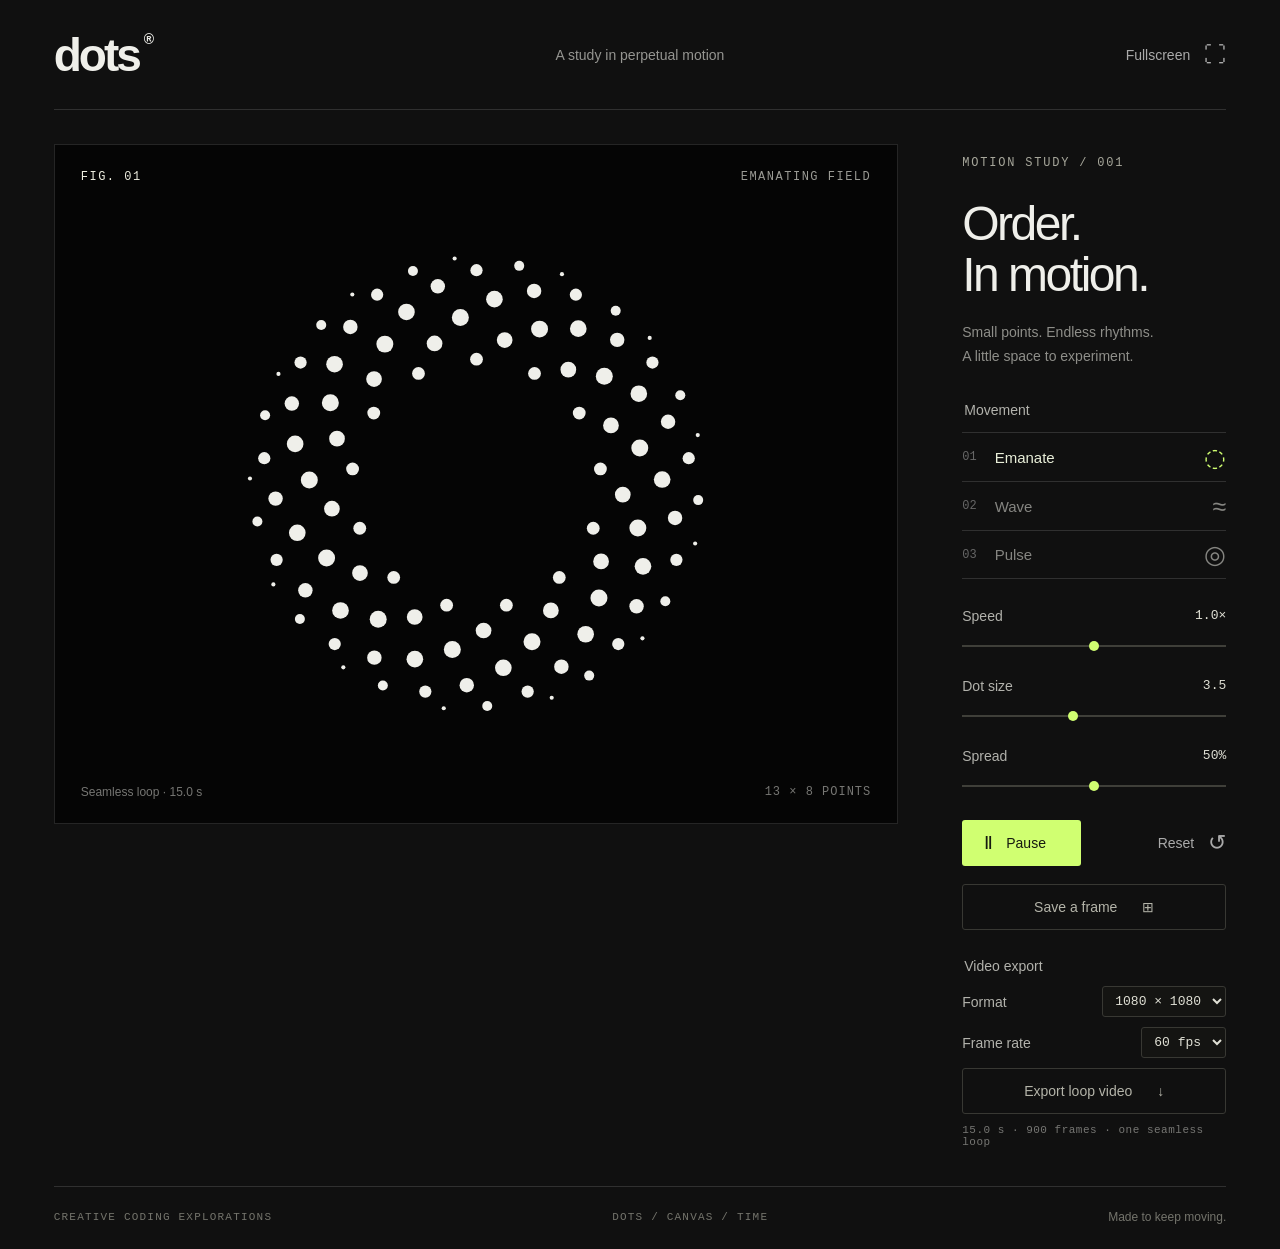
==== index.html @ 02aa9ef4 "Dots animation: outward-flowing ring loop with video export p5.js recreation of the dots ring refere" ====
<!doctype html>
<html lang="en">
<head>
  <meta charset="utf-8">
  <meta name="viewport" content="width=device-width, initial-scale=1">
  <meta name="theme-color" content="#090909">
  <meta name="description" content="A study of dots, rhythm, and circular motion. Inspired by Dots Animation.">
  <title>Dots — a motion study</title>
  <link rel="icon" href="data:image/svg+xml,%3Csvg xmlns='http://www.w3.org/2000/svg' viewBox='0 0 32 32'%3E%3Crect width='32' height='32' rx='8' fill='%23090909'/%3E%3Cg fill='%23efefea'%3E%3Ccircle cx='16' cy='7' r='3'/%3E%3Ccircle cx='25' cy='16' r='3'/%3E%3Ccircle cx='16' cy='25' r='3'/%3E%3Ccircle cx='7' cy='16' r='3'/%3E%3C/g%3E%3C/svg%3E">
  <link rel="stylesheet" href="style.css">
  <script src="vendor/p5.min.js" defer></script>
  <script src="vendor/mp4-muxer.min.js" defer></script>
  <script src="sketch.js" defer></script>
</head>
<body>
  <header>
    <a class="wordmark" href="./" aria-label="Dots home">dots<span>®</span></a>
    <span class="header-note">A study in perpetual motion</span>
    <button id="fullscreen" class="text-button" aria-label="Enter fullscreen">Fullscreen <span aria-hidden="true">⛶</span></button>
  </header>
  <main>
    <section class="stage" aria-label="Dots animation">
      <div class="stage-top"><span>FIG. <span id="figure">01</span></span><span id="mode-label">EMANATING FIELD</span></div>
      <canvas id="canvas" aria-label="Animated white dots forming concentric rings that are born at the centre, drift outward and fade away."></canvas>
      <div class="stage-bottom"><span>Seamless loop · <span id="loop-length">15.0 s</span></span><span id="dot-count">13 × 8 POINTS</span></div>
    </section>
    <aside aria-label="Animation controls">
      <div class="intro"><span class="eyebrow">MOTION STUDY / 001</span><h1>Order.<br>In motion.</h1><p>Small points. Endless rhythms.<br>A little space to experiment.</p></div>
      <fieldset class="modes"><legend>Movement</legend><label><input type="radio" name="mode" value="orbit" checked><span>01</span> Emanate <i aria-hidden="true">◌</i></label><label><input type="radio" name="mode" value="wave"><span>02</span> Wave <i aria-hidden="true">≈</i></label><label><input type="radio" name="mode" value="pulse"><span>03</span> Pulse <i aria-hidden="true">◎</i></label></fieldset>
      <div class="parameters">
        <label for="speed">Speed <output id="speed-value" for="speed">1.0×</output></label><input id="speed" type="range" min="0" max="2" step="0.05" value="1">
        <label for="size">Dot size <output id="size-value" for="size">3.5</output></label><input id="size" type="range" min="1" max="7" step="0.1" value="3.5">
        <label for="spread">Spread <output id="spread-value" for="spread">50%</output></label><input id="spread" type="range" min="0" max="100" step="1" value="50">
      </div>
      <div class="transport"><button id="pause" aria-label="Pause animation"><span id="play-icon" aria-hidden="true">Ⅱ</span><span id="play-label">Pause</span></button><button id="reset" class="text-button">Reset <span aria-hidden="true">↺</span></button></div>
      <button id="save" class="save-button">Save a frame <span aria-hidden="true">⊞</span></button>
      <fieldset class="export"><legend>Video export</legend>
        <div class="export-row"><label for="export-size">Format</label><select id="export-size"><option value="1080x1080" selected>1080 × 1080</option><option value="1920x1080">1920 × 1080</option><option value="1080x1920">1080 × 1920</option><option value="2160x2160">2160 × 2160</option></select></div>
        <div class="export-row"><label for="export-fps">Frame rate</label><select id="export-fps"><option value="30">30 fps</option><option value="60" selected>60 fps</option></select></div>
        <button id="export" class="save-button">Export loop video <span aria-hidden="true">↓</span></button>
        <p id="export-note" class="export-note"></p>
      </fieldset>
    </aside>
  </main>
  <footer><span>CREATIVE CODING EXPLORATIONS</span><span>DOTS / CANVAS / TIME</span><span>Made to keep moving.</span></footer>
  <div id="status" class="sr-only" role="status" aria-live="polite"></div>
</body>
</html>
---- style.css ----
:root{color-scheme:dark;font-family:Arial,Helvetica,sans-serif;color:#efefea;background:#101010;font-synthesis:none}
*{box-sizing:border-box}body{margin:0;padding:0 4.2vw}button,input{font:inherit}button,a,input,label{-webkit-tap-highlight-color:transparent}button{cursor:pointer}button:focus-visible,a:focus-visible,input:focus-visible{outline:2px solid #d0ff71;outline-offset:5px}header{height:110px;display:flex;align-items:center;justify-content:space-between;border-bottom:1px solid #303030}.wordmark{font-size:46px;font-weight:700;letter-spacing:-3px;text-decoration:none;color:inherit;line-height:1}.wordmark span{font-size:14px;letter-spacing:0;vertical-align:top;margin-left:5px}.header-note{font-size:14px;color:#959591}.text-button{border:0;background:transparent;color:#aaa;font-size:14px;display:flex;align-items:center;gap:14px;padding:10px 0}.text-button:hover{color:#fff}.text-button span{font-size:22px}main{display:grid;grid-template-columns:minmax(0,1fr) 264px;gap:5vw;padding:34px 0 38px}.stage{background:#050505;position:relative;min-height:600px;height:calc(100vh - 220px);max-height:920px;border:1px solid #252525;overflow:hidden}.stage-top,.stage-bottom{position:absolute;left:26px;right:26px;display:flex;justify-content:space-between;z-index:1;pointer-events:none}.stage-top{top:25px;font-family:monospace;letter-spacing:1.5px;font-size:12px;color:#9a9a94}.stage-top>span:first-child{color:#ededdf}.stage-bottom{bottom:24px;font-size:12px;color:#767673}.stage-bottom>span:last-child{font-family:monospace;letter-spacing:1px}canvas{display:block;width:100%;height:100%;touch-action:pan-y}aside{display:flex;flex-direction:column;padding-top:8px}.eyebrow{font-family:monospace;letter-spacing:1.8px;font-size:12px;color:#a7a79b}h1{font-size:48px;line-height:1.07;letter-spacing:-2.5px;font-weight:400;margin:28px 0 20px}.intro p{font-size:14px;color:#8e8e89;line-height:1.7;margin:0 0 34px}fieldset{border:0;padding:0;margin:0}legend{font-size:14px;margin-bottom:14px;color:#b2b2ac}.modes label{position:relative;border-top:1px solid #303030;display:flex;align-items:center;height:49px;gap:18px;font-size:15px;cursor:pointer;color:#858581}.modes label:last-child{border-bottom:1px solid #303030}.modes label:has(input:checked){color:#e9efd9}.modes label:has(input:checked) i{color:#d0ff71}.modes label:has(input:focus-visible){outline:2px solid #d0ff71;outline-offset:2px}.modes label>span{font-family:monospace;font-size:12px;color:#666}.modes i{font-style:normal;margin-left:auto;font-size:25px}.modes input{position:absolute;opacity:0;width:100%;height:100%;margin:0;cursor:pointer}.parameters{display:grid;grid-template-columns:1fr;margin-top:29px;gap:14px}.parameters label{display:flex;justify-content:space-between;font-size:14px;color:#b2b2ac}.parameters output{font-family:monospace;font-size:13px;color:#e0e0d5}input[type=range]{width:100%;height:16px;accent-color:#d0ff71;margin:0 0 10px;cursor:pointer;appearance:none;background:transparent}input[type=range]::-webkit-slider-runnable-track{height:2px;background:#3f3f39}input[type=range]::-webkit-slider-thumb{appearance:none;width:10px;height:10px;background:#d0ff71;border-radius:50%;margin-top:-4px}input[type=range]::-moz-range-track{height:2px;background:#3f3f39}input[type=range]::-moz-range-thumb{width:10px;height:10px;border:0;background:#d0ff71;border-radius:50%}.transport{display:flex;justify-content:space-between;align-items:center;margin-top:16px}.transport>button:first-child{background:#d0ff71;border:0;border-radius:3px;color:#161b10;display:flex;align-items:center;gap:13px;padding:12px 22px;font-size:14px;min-width:119px}.transport>button:first-child:hover{background:#defaab}#play-icon{font-size:18px}.save-button{margin-top:18px;padding:14px 0;border:1px solid #383833;border-radius:3px;background:transparent;color:#b4b4a9;display:flex;justify-content:center;gap:25px;font-size:14px}.save-button:hover{background:#242421;color:#fff}footer{border-top:1px solid #303030;display:flex;justify-content:space-between;align-items:center;padding:23px 0;font-family:monospace;font-size:11px;letter-spacing:1.2px;color:#74746c}footer>span:last-child{font-family:Arial,sans-serif;letter-spacing:0;font-size:12px}.sr-only{position:absolute;width:1px;height:1px;padding:0;margin:-1px;overflow:hidden;clip:rect(0,0,0,0);white-space:nowrap;border:0}@media(min-width:1500px){body{max-width:1900px;margin:auto}main{grid-template-columns:minmax(0,1fr) 300px}h1{font-size:56px}}@media(max-width:900px){body{padding:0 24px}header{height:85px}.header-note{display:none}main{grid-template-columns:minmax(0,1fr) 220px;gap:24px;padding-top:24px}.stage{min-height:570px}.stage-bottom{left:18px;right:18px;gap:20px;line-height:1.6}.stage-bottom>span:last-child{display:none}h1{font-size:42px}}@media(max-width:650px){body{padding:0 18px}header{height:76px}.wordmark{font-size:38px}main{display:flex;flex-direction:column;gap:26px;padding:20px 0 30px}.stage{min-height:0;height:110vw;max-height:540px}.stage-top{left:18px;right:18px;top:19px}.stage-bottom{bottom:18px}aside{padding:0}.intro{display:none}.modes{display:flex;gap:0}.modes legend{margin-bottom:12px}.modes label{flex:1;border-bottom:1px solid #303030;height:48px;gap:10px}.modes i{margin-right:14px;font-size:22px}.modes label>span{display:none}.parameters{margin-top:24px}.transport{margin-top:6px}.save-button{margin-top:16px}footer{font-size:10px;gap:20px;line-height:1.6}footer>span:nth-child(2){display:none}}
.export{margin-top:28px}.export legend{margin-bottom:12px}.export-row{display:flex;justify-content:space-between;align-items:center;margin-bottom:10px;font-size:14px;color:#b2b2ac}select{font:inherit;font-size:13px;font-family:monospace;color:#e0e0d5;background:#141412;border:1px solid #383833;border-radius:3px;padding:6px 8px;cursor:pointer}select:focus-visible{outline:2px solid #d0ff71;outline-offset:3px}.export .save-button{width:100%;margin-top:6px}.export-note{margin:10px 0 0;font-family:monospace;font-size:11px;letter-spacing:.5px;color:#767673}button:disabled{opacity:.45;cursor:progress}
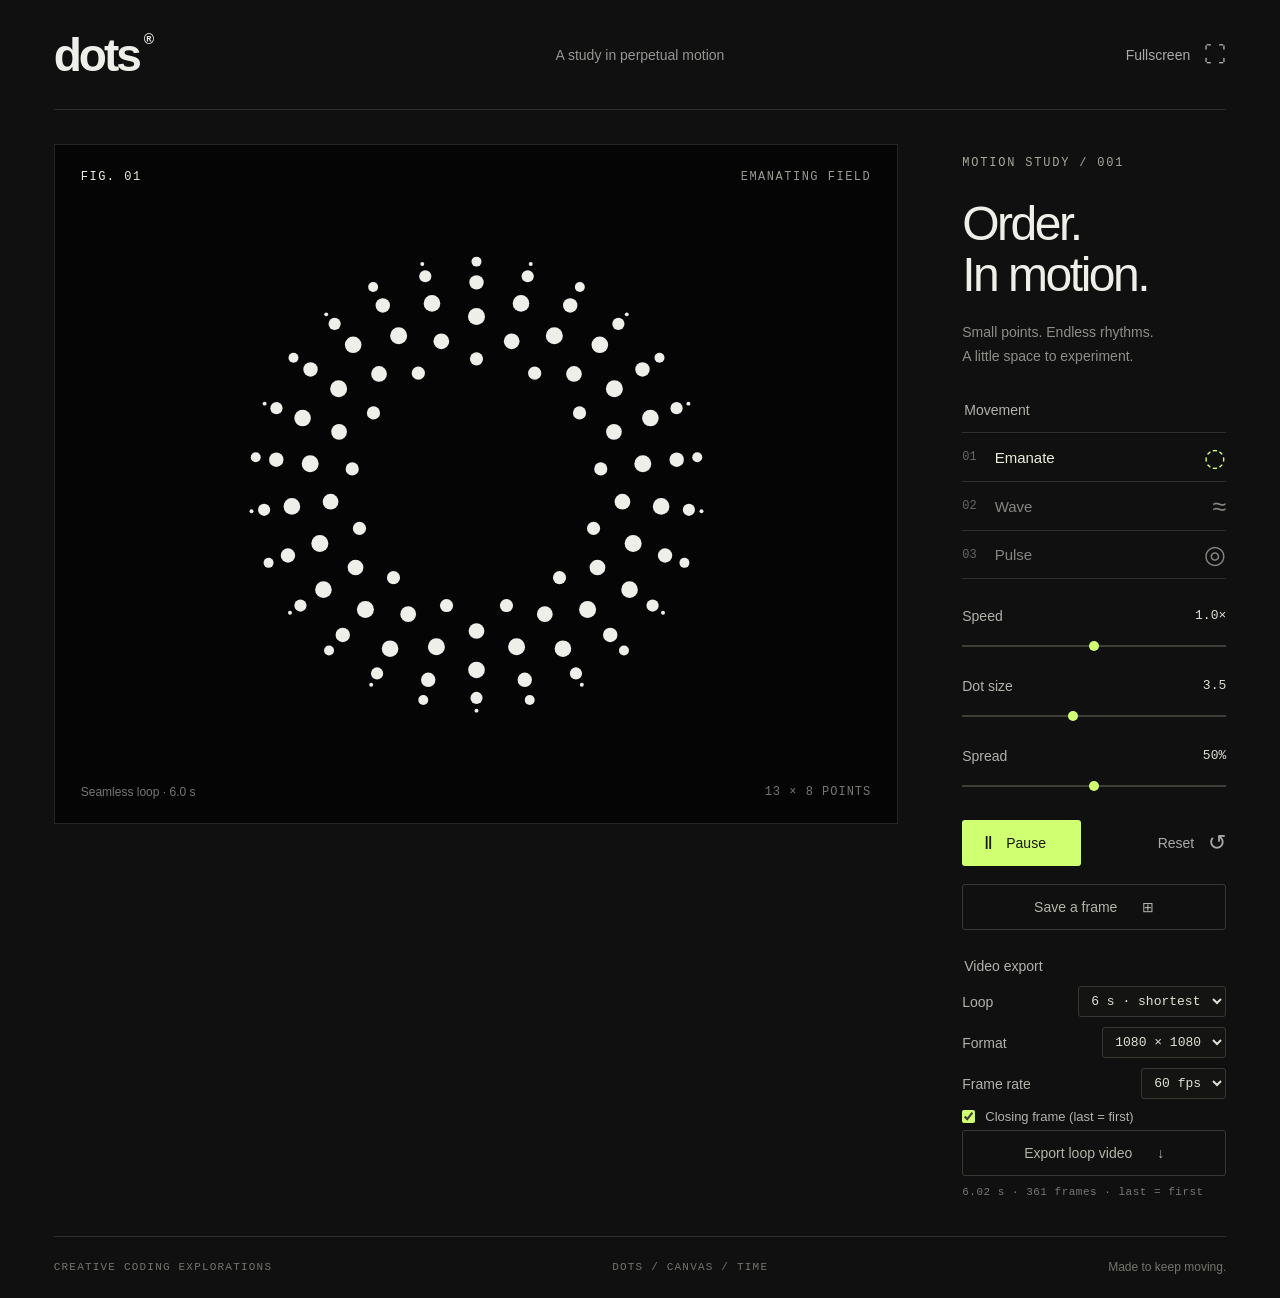
==== commit 6078a678: "Shortest seamless loop (6 s) with loop selector and closing frame Without rotation the lattice can o" ====
--- a/index.html
+++ b/index.html
@@ -22,7 +22,7 @@
     <section class="stage" aria-label="Dots animation">
       <div class="stage-top"><span>FIG. <span id="figure">01</span></span><span id="mode-label">EMANATING FIELD</span></div>
       <canvas id="canvas" aria-label="Animated white dots forming concentric rings that are born at the centre, drift outward and fade away."></canvas>
-      <div class="stage-bottom"><span>Seamless loop · <span id="loop-length">15.0 s</span></span><span id="dot-count">13 × 8 POINTS</span></div>
+      <div class="stage-bottom"><span>Seamless loop · <span id="loop-length">6.0 s</span></span><span id="dot-count">13 × 8 POINTS</span></div>
     </section>
     <aside aria-label="Animation controls">
       <div class="intro"><span class="eyebrow">MOTION STUDY / 001</span><h1>Order.<br>In motion.</h1><p>Small points. Endless rhythms.<br>A little space to experiment.</p></div>
@@ -35,8 +35,10 @@
       <div class="transport"><button id="pause" aria-label="Pause animation"><span id="play-icon" aria-hidden="true">Ⅱ</span><span id="play-label">Pause</span></button><button id="reset" class="text-button">Reset <span aria-hidden="true">↺</span></button></div>
       <button id="save" class="save-button">Save a frame <span aria-hidden="true">⊞</span></button>
       <fieldset class="export"><legend>Video export</legend>
+        <div class="export-row"><label for="loop">Loop</label><select id="loop"><option value="2" selected>6 s · shortest</option><option value="3">9 s · spiral</option><option value="5">15 s · spiral</option></select></div>
         <div class="export-row"><label for="export-size">Format</label><select id="export-size"><option value="1080x1080" selected>1080 × 1080</option><option value="1920x1080">1920 × 1080</option><option value="1080x1920">1080 × 1920</option><option value="2160x2160">2160 × 2160</option></select></div>
         <div class="export-row"><label for="export-fps">Frame rate</label><select id="export-fps"><option value="30">30 fps</option><option value="60" selected>60 fps</option></select></div>
+        <label class="export-check"><input id="export-closing" type="checkbox" checked> Closing frame (last = first)</label>
         <button id="export" class="save-button">Export loop video <span aria-hidden="true">↓</span></button>
         <p id="export-note" class="export-note"></p>
       </fieldset>
--- a/style.css
+++ b/style.css
@@ -1,3 +1,4 @@
 :root{color-scheme:dark;font-family:Arial,Helvetica,sans-serif;color:#efefea;background:#101010;font-synthesis:none}
 *{box-sizing:border-box}body{margin:0;padding:0 4.2vw}button,input{font:inherit}button,a,input,label{-webkit-tap-highlight-color:transparent}button{cursor:pointer}button:focus-visible,a:focus-visible,input:focus-visible{outline:2px solid #d0ff71;outline-offset:5px}header{height:110px;display:flex;align-items:center;justify-content:space-between;border-bottom:1px solid #303030}.wordmark{font-size:46px;font-weight:700;letter-spacing:-3px;text-decoration:none;color:inherit;line-height:1}.wordmark span{font-size:14px;letter-spacing:0;vertical-align:top;margin-left:5px}.header-note{font-size:14px;color:#959591}.text-button{border:0;background:transparent;color:#aaa;font-size:14px;display:flex;align-items:center;gap:14px;padding:10px 0}.text-button:hover{color:#fff}.text-button span{font-size:22px}main{display:grid;grid-template-columns:minmax(0,1fr) 264px;gap:5vw;padding:34px 0 38px}.stage{background:#050505;position:relative;min-height:600px;height:calc(100vh - 220px);max-height:920px;border:1px solid #252525;overflow:hidden}.stage-top,.stage-bottom{position:absolute;left:26px;right:26px;display:flex;justify-content:space-between;z-index:1;pointer-events:none}.stage-top{top:25px;font-family:monospace;letter-spacing:1.5px;font-size:12px;color:#9a9a94}.stage-top>span:first-child{color:#ededdf}.stage-bottom{bottom:24px;font-size:12px;color:#767673}.stage-bottom>span:last-child{font-family:monospace;letter-spacing:1px}canvas{display:block;width:100%;height:100%;touch-action:pan-y}aside{display:flex;flex-direction:column;padding-top:8px}.eyebrow{font-family:monospace;letter-spacing:1.8px;font-size:12px;color:#a7a79b}h1{font-size:48px;line-height:1.07;letter-spacing:-2.5px;font-weight:400;margin:28px 0 20px}.intro p{font-size:14px;color:#8e8e89;line-height:1.7;margin:0 0 34px}fieldset{border:0;padding:0;margin:0}legend{font-size:14px;margin-bottom:14px;color:#b2b2ac}.modes label{position:relative;border-top:1px solid #303030;display:flex;align-items:center;height:49px;gap:18px;font-size:15px;cursor:pointer;color:#858581}.modes label:last-child{border-bottom:1px solid #303030}.modes label:has(input:checked){color:#e9efd9}.modes label:has(input:checked) i{color:#d0ff71}.modes label:has(input:focus-visible){outline:2px solid #d0ff71;outline-offset:2px}.modes label>span{font-family:monospace;font-size:12px;color:#666}.modes i{font-style:normal;margin-left:auto;font-size:25px}.modes input{position:absolute;opacity:0;width:100%;height:100%;margin:0;cursor:pointer}.parameters{display:grid;grid-template-columns:1fr;margin-top:29px;gap:14px}.parameters label{display:flex;justify-content:space-between;font-size:14px;color:#b2b2ac}.parameters output{font-family:monospace;font-size:13px;color:#e0e0d5}input[type=range]{width:100%;height:16px;accent-color:#d0ff71;margin:0 0 10px;cursor:pointer;appearance:none;background:transparent}input[type=range]::-webkit-slider-runnable-track{height:2px;background:#3f3f39}input[type=range]::-webkit-slider-thumb{appearance:none;width:10px;height:10px;background:#d0ff71;border-radius:50%;margin-top:-4px}input[type=range]::-moz-range-track{height:2px;background:#3f3f39}input[type=range]::-moz-range-thumb{width:10px;height:10px;border:0;background:#d0ff71;border-radius:50%}.transport{display:flex;justify-content:space-between;align-items:center;margin-top:16px}.transport>button:first-child{background:#d0ff71;border:0;border-radius:3px;color:#161b10;display:flex;align-items:center;gap:13px;padding:12px 22px;font-size:14px;min-width:119px}.transport>button:first-child:hover{background:#defaab}#play-icon{font-size:18px}.save-button{margin-top:18px;padding:14px 0;border:1px solid #383833;border-radius:3px;background:transparent;color:#b4b4a9;display:flex;justify-content:center;gap:25px;font-size:14px}.save-button:hover{background:#242421;color:#fff}footer{border-top:1px solid #303030;display:flex;justify-content:space-between;align-items:center;padding:23px 0;font-family:monospace;font-size:11px;letter-spacing:1.2px;color:#74746c}footer>span:last-child{font-family:Arial,sans-serif;letter-spacing:0;font-size:12px}.sr-only{position:absolute;width:1px;height:1px;padding:0;margin:-1px;overflow:hidden;clip:rect(0,0,0,0);white-space:nowrap;border:0}@media(min-width:1500px){body{max-width:1900px;margin:auto}main{grid-template-columns:minmax(0,1fr) 300px}h1{font-size:56px}}@media(max-width:900px){body{padding:0 24px}header{height:85px}.header-note{display:none}main{grid-template-columns:minmax(0,1fr) 220px;gap:24px;padding-top:24px}.stage{min-height:570px}.stage-bottom{left:18px;right:18px;gap:20px;line-height:1.6}.stage-bottom>span:last-child{display:none}h1{font-size:42px}}@media(max-width:650px){body{padding:0 18px}header{height:76px}.wordmark{font-size:38px}main{display:flex;flex-direction:column;gap:26px;padding:20px 0 30px}.stage{min-height:0;height:110vw;max-height:540px}.stage-top{left:18px;right:18px;top:19px}.stage-bottom{bottom:18px}aside{padding:0}.intro{display:none}.modes{display:flex;gap:0}.modes legend{margin-bottom:12px}.modes label{flex:1;border-bottom:1px solid #303030;height:48px;gap:10px}.modes i{margin-right:14px;font-size:22px}.modes label>span{display:none}.parameters{margin-top:24px}.transport{margin-top:6px}.save-button{margin-top:16px}footer{font-size:10px;gap:20px;line-height:1.6}footer>span:nth-child(2){display:none}}
 .export{margin-top:28px}.export legend{margin-bottom:12px}.export-row{display:flex;justify-content:space-between;align-items:center;margin-bottom:10px;font-size:14px;color:#b2b2ac}select{font:inherit;font-size:13px;font-family:monospace;color:#e0e0d5;background:#141412;border:1px solid #383833;border-radius:3px;padding:6px 8px;cursor:pointer}select:focus-visible{outline:2px solid #d0ff71;outline-offset:3px}.export .save-button{width:100%;margin-top:6px}.export-note{margin:10px 0 0;font-family:monospace;font-size:11px;letter-spacing:.5px;color:#767673}button:disabled{opacity:.45;cursor:progress}
+.export-check{display:flex;align-items:center;gap:10px;margin:4px 0 6px;font-size:13px;color:#b2b2ac;cursor:pointer}.export-check input{accent-color:#d0ff71;margin:0}
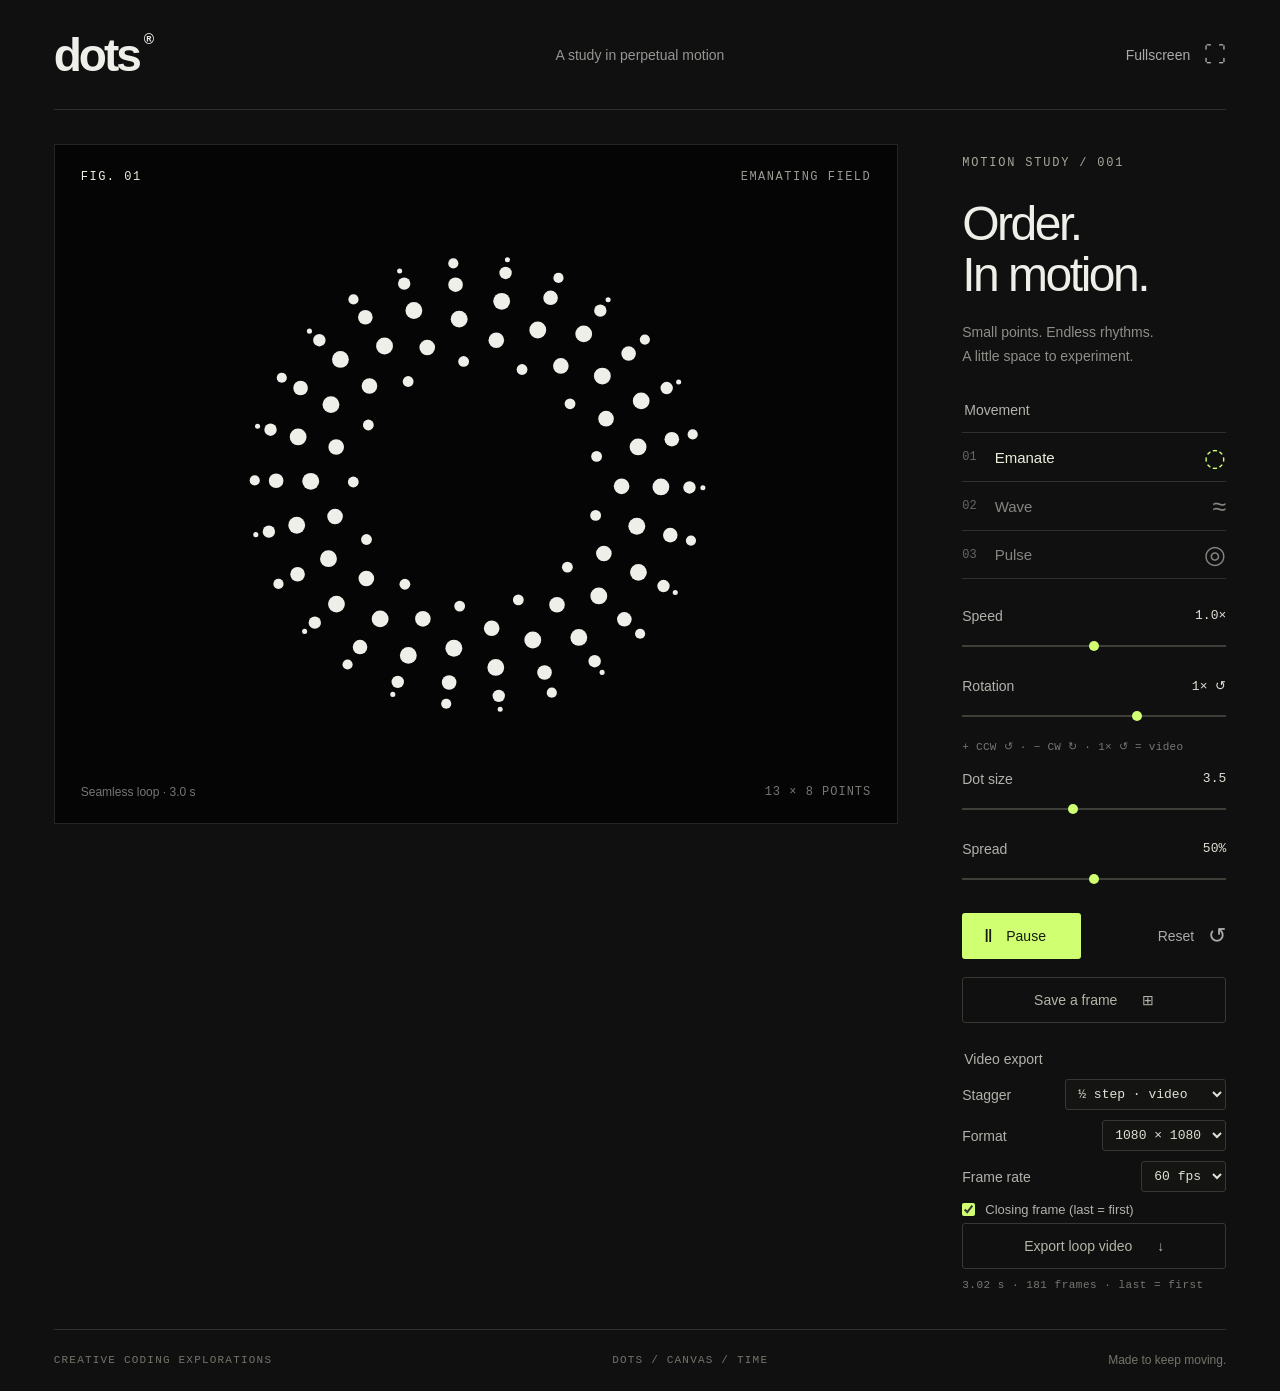
==== commit d3b45827: "Add CW/CCW rotation parameter matching the reference (3 s loop) The reference turns counter-clockwis" ====
--- a/index.html
+++ b/index.html
@@ -22,20 +22,22 @@
     <section class="stage" aria-label="Dots animation">
       <div class="stage-top"><span>FIG. <span id="figure">01</span></span><span id="mode-label">EMANATING FIELD</span></div>
       <canvas id="canvas" aria-label="Animated white dots forming concentric rings that are born at the centre, drift outward and fade away."></canvas>
-      <div class="stage-bottom"><span>Seamless loop · <span id="loop-length">6.0 s</span></span><span id="dot-count">13 × 8 POINTS</span></div>
+      <div class="stage-bottom"><span>Seamless loop · <span id="loop-length">3.0 s</span></span><span id="dot-count">13 × 8 POINTS</span></div>
     </section>
     <aside aria-label="Animation controls">
       <div class="intro"><span class="eyebrow">MOTION STUDY / 001</span><h1>Order.<br>In motion.</h1><p>Small points. Endless rhythms.<br>A little space to experiment.</p></div>
       <fieldset class="modes"><legend>Movement</legend><label><input type="radio" name="mode" value="orbit" checked><span>01</span> Emanate <i aria-hidden="true">◌</i></label><label><input type="radio" name="mode" value="wave"><span>02</span> Wave <i aria-hidden="true">≈</i></label><label><input type="radio" name="mode" value="pulse"><span>03</span> Pulse <i aria-hidden="true">◎</i></label></fieldset>
       <div class="parameters">
         <label for="speed">Speed <output id="speed-value" for="speed">1.0×</output></label><input id="speed" type="range" min="0" max="2" step="0.05" value="1">
+        <label for="rotation">Rotation <output id="rotation-value" for="rotation">1× ↺</output></label><input id="rotation" type="range" min="-3" max="3" step="1" value="1" aria-describedby="rotation-hint">
+        <p id="rotation-hint" class="hint">+ CCW ↺ · − CW ↻ · 1× ↺ = video</p>
         <label for="size">Dot size <output id="size-value" for="size">3.5</output></label><input id="size" type="range" min="1" max="7" step="0.1" value="3.5">
         <label for="spread">Spread <output id="spread-value" for="spread">50%</output></label><input id="spread" type="range" min="0" max="100" step="1" value="50">
       </div>
       <div class="transport"><button id="pause" aria-label="Pause animation"><span id="play-icon" aria-hidden="true">Ⅱ</span><span id="play-label">Pause</span></button><button id="reset" class="text-button">Reset <span aria-hidden="true">↺</span></button></div>
       <button id="save" class="save-button">Save a frame <span aria-hidden="true">⊞</span></button>
       <fieldset class="export"><legend>Video export</legend>
-        <div class="export-row"><label for="loop">Loop</label><select id="loop"><option value="2" selected>6 s · shortest</option><option value="3">9 s · spiral</option><option value="5">15 s · spiral</option></select></div>
+        <div class="export-row"><label for="stagger">Stagger</label><select id="stagger"><option value="2" selected>½ step · video</option><option value="3">⅓ step · spiral</option><option value="5">⅗ step · spiral</option></select></div>
         <div class="export-row"><label for="export-size">Format</label><select id="export-size"><option value="1080x1080" selected>1080 × 1080</option><option value="1920x1080">1920 × 1080</option><option value="1080x1920">1080 × 1920</option><option value="2160x2160">2160 × 2160</option></select></div>
         <div class="export-row"><label for="export-fps">Frame rate</label><select id="export-fps"><option value="30">30 fps</option><option value="60" selected>60 fps</option></select></div>
         <label class="export-check"><input id="export-closing" type="checkbox" checked> Closing frame (last = first)</label>
--- a/style.css
+++ b/style.css
@@ -2,3 +2,4 @@
 *{box-sizing:border-box}body{margin:0;padding:0 4.2vw}button,input{font:inherit}button,a,input,label{-webkit-tap-highlight-color:transparent}button{cursor:pointer}button:focus-visible,a:focus-visible,input:focus-visible{outline:2px solid #d0ff71;outline-offset:5px}header{height:110px;display:flex;align-items:center;justify-content:space-between;border-bottom:1px solid #303030}.wordmark{font-size:46px;font-weight:700;letter-spacing:-3px;text-decoration:none;color:inherit;line-height:1}.wordmark span{font-size:14px;letter-spacing:0;vertical-align:top;margin-left:5px}.header-note{font-size:14px;color:#959591}.text-button{border:0;background:transparent;color:#aaa;font-size:14px;display:flex;align-items:center;gap:14px;padding:10px 0}.text-button:hover{color:#fff}.text-button span{font-size:22px}main{display:grid;grid-template-columns:minmax(0,1fr) 264px;gap:5vw;padding:34px 0 38px}.stage{background:#050505;position:relative;min-height:600px;height:calc(100vh - 220px);max-height:920px;border:1px solid #252525;overflow:hidden}.stage-top,.stage-bottom{position:absolute;left:26px;right:26px;display:flex;justify-content:space-between;z-index:1;pointer-events:none}.stage-top{top:25px;font-family:monospace;letter-spacing:1.5px;font-size:12px;color:#9a9a94}.stage-top>span:first-child{color:#ededdf}.stage-bottom{bottom:24px;font-size:12px;color:#767673}.stage-bottom>span:last-child{font-family:monospace;letter-spacing:1px}canvas{display:block;width:100%;height:100%;touch-action:pan-y}aside{display:flex;flex-direction:column;padding-top:8px}.eyebrow{font-family:monospace;letter-spacing:1.8px;font-size:12px;color:#a7a79b}h1{font-size:48px;line-height:1.07;letter-spacing:-2.5px;font-weight:400;margin:28px 0 20px}.intro p{font-size:14px;color:#8e8e89;line-height:1.7;margin:0 0 34px}fieldset{border:0;padding:0;margin:0}legend{font-size:14px;margin-bottom:14px;color:#b2b2ac}.modes label{position:relative;border-top:1px solid #303030;display:flex;align-items:center;height:49px;gap:18px;font-size:15px;cursor:pointer;color:#858581}.modes label:last-child{border-bottom:1px solid #303030}.modes label:has(input:checked){color:#e9efd9}.modes label:has(input:checked) i{color:#d0ff71}.modes label:has(input:focus-visible){outline:2px solid #d0ff71;outline-offset:2px}.modes label>span{font-family:monospace;font-size:12px;color:#666}.modes i{font-style:normal;margin-left:auto;font-size:25px}.modes input{position:absolute;opacity:0;width:100%;height:100%;margin:0;cursor:pointer}.parameters{display:grid;grid-template-columns:1fr;margin-top:29px;gap:14px}.parameters label{display:flex;justify-content:space-between;font-size:14px;color:#b2b2ac}.parameters output{font-family:monospace;font-size:13px;color:#e0e0d5}input[type=range]{width:100%;height:16px;accent-color:#d0ff71;margin:0 0 10px;cursor:pointer;appearance:none;background:transparent}input[type=range]::-webkit-slider-runnable-track{height:2px;background:#3f3f39}input[type=range]::-webkit-slider-thumb{appearance:none;width:10px;height:10px;background:#d0ff71;border-radius:50%;margin-top:-4px}input[type=range]::-moz-range-track{height:2px;background:#3f3f39}input[type=range]::-moz-range-thumb{width:10px;height:10px;border:0;background:#d0ff71;border-radius:50%}.transport{display:flex;justify-content:space-between;align-items:center;margin-top:16px}.transport>button:first-child{background:#d0ff71;border:0;border-radius:3px;color:#161b10;display:flex;align-items:center;gap:13px;padding:12px 22px;font-size:14px;min-width:119px}.transport>button:first-child:hover{background:#defaab}#play-icon{font-size:18px}.save-button{margin-top:18px;padding:14px 0;border:1px solid #383833;border-radius:3px;background:transparent;color:#b4b4a9;display:flex;justify-content:center;gap:25px;font-size:14px}.save-button:hover{background:#242421;color:#fff}footer{border-top:1px solid #303030;display:flex;justify-content:space-between;align-items:center;padding:23px 0;font-family:monospace;font-size:11px;letter-spacing:1.2px;color:#74746c}footer>span:last-child{font-family:Arial,sans-serif;letter-spacing:0;font-size:12px}.sr-only{position:absolute;width:1px;height:1px;padding:0;margin:-1px;overflow:hidden;clip:rect(0,0,0,0);white-space:nowrap;border:0}@media(min-width:1500px){body{max-width:1900px;margin:auto}main{grid-template-columns:minmax(0,1fr) 300px}h1{font-size:56px}}@media(max-width:900px){body{padding:0 24px}header{height:85px}.header-note{display:none}main{grid-template-columns:minmax(0,1fr) 220px;gap:24px;padding-top:24px}.stage{min-height:570px}.stage-bottom{left:18px;right:18px;gap:20px;line-height:1.6}.stage-bottom>span:last-child{display:none}h1{font-size:42px}}@media(max-width:650px){body{padding:0 18px}header{height:76px}.wordmark{font-size:38px}main{display:flex;flex-direction:column;gap:26px;padding:20px 0 30px}.stage{min-height:0;height:110vw;max-height:540px}.stage-top{left:18px;right:18px;top:19px}.stage-bottom{bottom:18px}aside{padding:0}.intro{display:none}.modes{display:flex;gap:0}.modes legend{margin-bottom:12px}.modes label{flex:1;border-bottom:1px solid #303030;height:48px;gap:10px}.modes i{margin-right:14px;font-size:22px}.modes label>span{display:none}.parameters{margin-top:24px}.transport{margin-top:6px}.save-button{margin-top:16px}footer{font-size:10px;gap:20px;line-height:1.6}footer>span:nth-child(2){display:none}}
 .export{margin-top:28px}.export legend{margin-bottom:12px}.export-row{display:flex;justify-content:space-between;align-items:center;margin-bottom:10px;font-size:14px;color:#b2b2ac}select{font:inherit;font-size:13px;font-family:monospace;color:#e0e0d5;background:#141412;border:1px solid #383833;border-radius:3px;padding:6px 8px;cursor:pointer}select:focus-visible{outline:2px solid #d0ff71;outline-offset:3px}.export .save-button{width:100%;margin-top:6px}.export-note{margin:10px 0 0;font-family:monospace;font-size:11px;letter-spacing:.5px;color:#767673}button:disabled{opacity:.45;cursor:progress}
 .export-check{display:flex;align-items:center;gap:10px;margin:4px 0 6px;font-size:13px;color:#b2b2ac;cursor:pointer}.export-check input{accent-color:#d0ff71;margin:0}
+.hint{margin:-8px 0 4px;font-family:monospace;font-size:11px;color:#767673;letter-spacing:.3px}
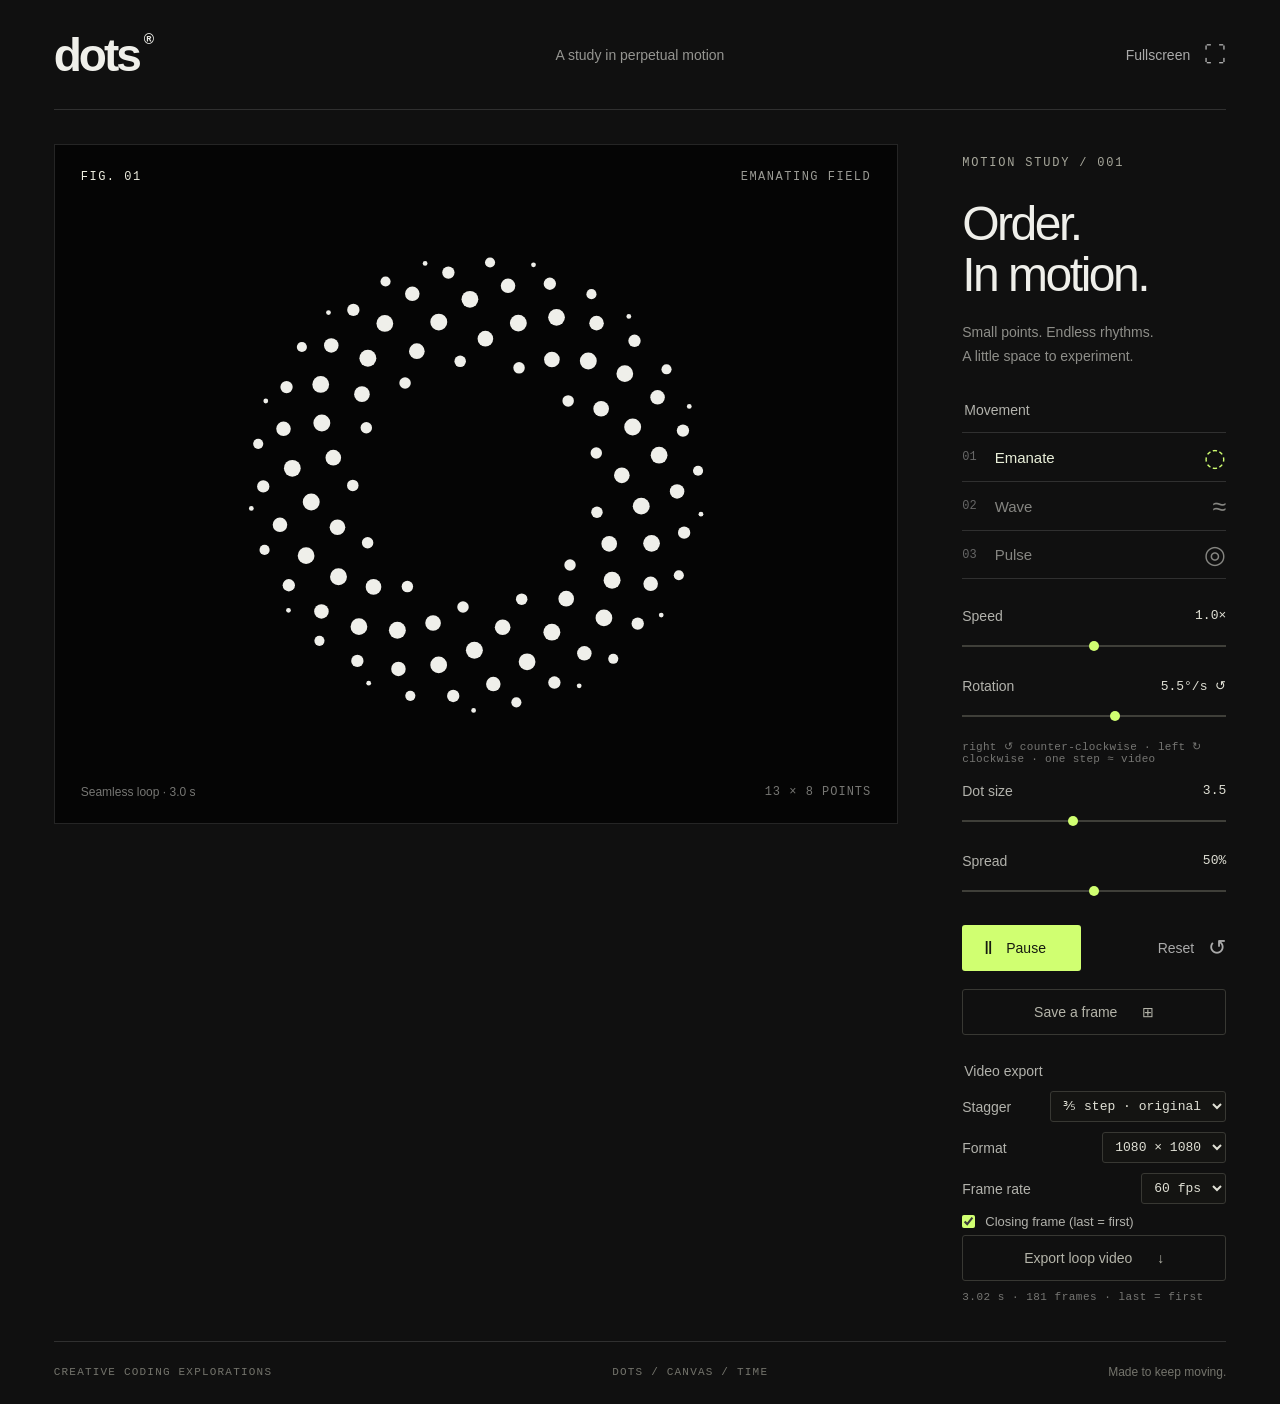
==== commit ecb6cb3e: "Keep the original ⅗ spiral and rotate it as a whole Default stagger back to ⅗ (the original shape); " ====
--- a/index.html
+++ b/index.html
@@ -7,10 +7,10 @@
   <meta name="description" content="A study of dots, rhythm, and circular motion. Inspired by Dots Animation.">
   <title>Dots — a motion study</title>
   <link rel="icon" href="data:image/svg+xml,%3Csvg xmlns='http://www.w3.org/2000/svg' viewBox='0 0 32 32'%3E%3Crect width='32' height='32' rx='8' fill='%23090909'/%3E%3Cg fill='%23efefea'%3E%3Ccircle cx='16' cy='7' r='3'/%3E%3Ccircle cx='25' cy='16' r='3'/%3E%3Ccircle cx='16' cy='25' r='3'/%3E%3Ccircle cx='7' cy='16' r='3'/%3E%3C/g%3E%3C/svg%3E">
-  <link rel="stylesheet" href="style.css">
+  <link rel="stylesheet" href="style.css?v=6">
   <script src="vendor/p5.min.js" defer></script>
   <script src="vendor/mp4-muxer.min.js" defer></script>
-  <script src="sketch.js" defer></script>
+  <script src="sketch.js?v=6" defer></script>
 </head>
 <body>
   <header>
@@ -29,15 +29,15 @@
       <fieldset class="modes"><legend>Movement</legend><label><input type="radio" name="mode" value="orbit" checked><span>01</span> Emanate <i aria-hidden="true">◌</i></label><label><input type="radio" name="mode" value="wave"><span>02</span> Wave <i aria-hidden="true">≈</i></label><label><input type="radio" name="mode" value="pulse"><span>03</span> Pulse <i aria-hidden="true">◎</i></label></fieldset>
       <div class="parameters">
         <label for="speed">Speed <output id="speed-value" for="speed">1.0×</output></label><input id="speed" type="range" min="0" max="2" step="0.05" value="1">
-        <label for="rotation">Rotation <output id="rotation-value" for="rotation">1× ↺</output></label><input id="rotation" type="range" min="-3" max="3" step="1" value="1" aria-describedby="rotation-hint">
-        <p id="rotation-hint" class="hint">+ CCW ↺ · − CW ↻ · 1× ↺ = video</p>
+        <label for="rotation">Rotation <output id="rotation-value" for="rotation">5.5°/s ↺</output></label><input id="rotation" type="range" min="-6" max="6" step="1" value="1" aria-describedby="rotation-hint">
+        <p id="rotation-hint" class="hint">right ↺ counter-clockwise · left ↻ clockwise · one step ≈ video</p>
         <label for="size">Dot size <output id="size-value" for="size">3.5</output></label><input id="size" type="range" min="1" max="7" step="0.1" value="3.5">
         <label for="spread">Spread <output id="spread-value" for="spread">50%</output></label><input id="spread" type="range" min="0" max="100" step="1" value="50">
       </div>
       <div class="transport"><button id="pause" aria-label="Pause animation"><span id="play-icon" aria-hidden="true">Ⅱ</span><span id="play-label">Pause</span></button><button id="reset" class="text-button">Reset <span aria-hidden="true">↺</span></button></div>
       <button id="save" class="save-button">Save a frame <span aria-hidden="true">⊞</span></button>
       <fieldset class="export"><legend>Video export</legend>
-        <div class="export-row"><label for="stagger">Stagger</label><select id="stagger"><option value="2" selected>½ step · video</option><option value="3">⅓ step · spiral</option><option value="5">⅗ step · spiral</option></select></div>
+        <div class="export-row"><label for="stagger">Stagger</label><select id="stagger"><option value="5" selected>⅗ step · original</option><option value="3">⅓ step · spiral</option><option value="2">½ step · zigzag</option></select></div>
         <div class="export-row"><label for="export-size">Format</label><select id="export-size"><option value="1080x1080" selected>1080 × 1080</option><option value="1920x1080">1920 × 1080</option><option value="1080x1920">1080 × 1920</option><option value="2160x2160">2160 × 2160</option></select></div>
         <div class="export-row"><label for="export-fps">Frame rate</label><select id="export-fps"><option value="30">30 fps</option><option value="60" selected>60 fps</option></select></div>
         <label class="export-check"><input id="export-closing" type="checkbox" checked> Closing frame (last = first)</label>
